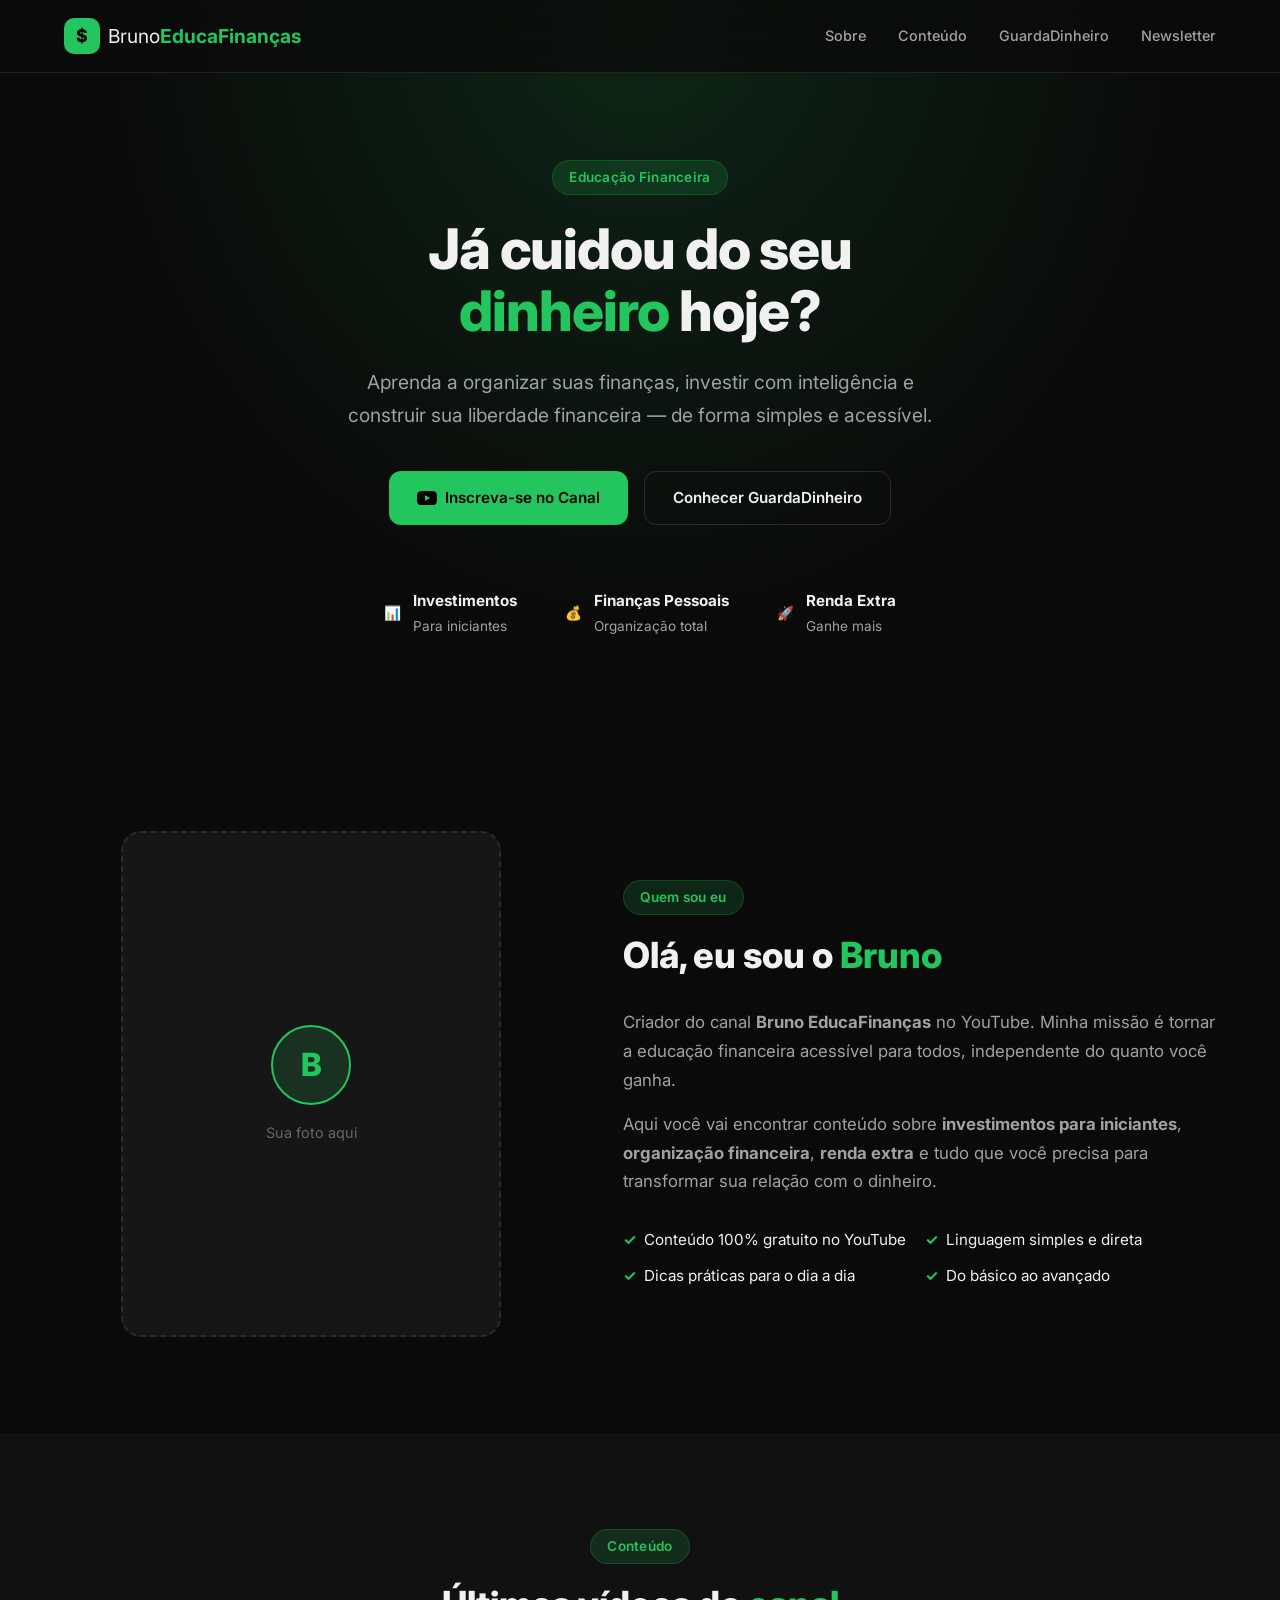
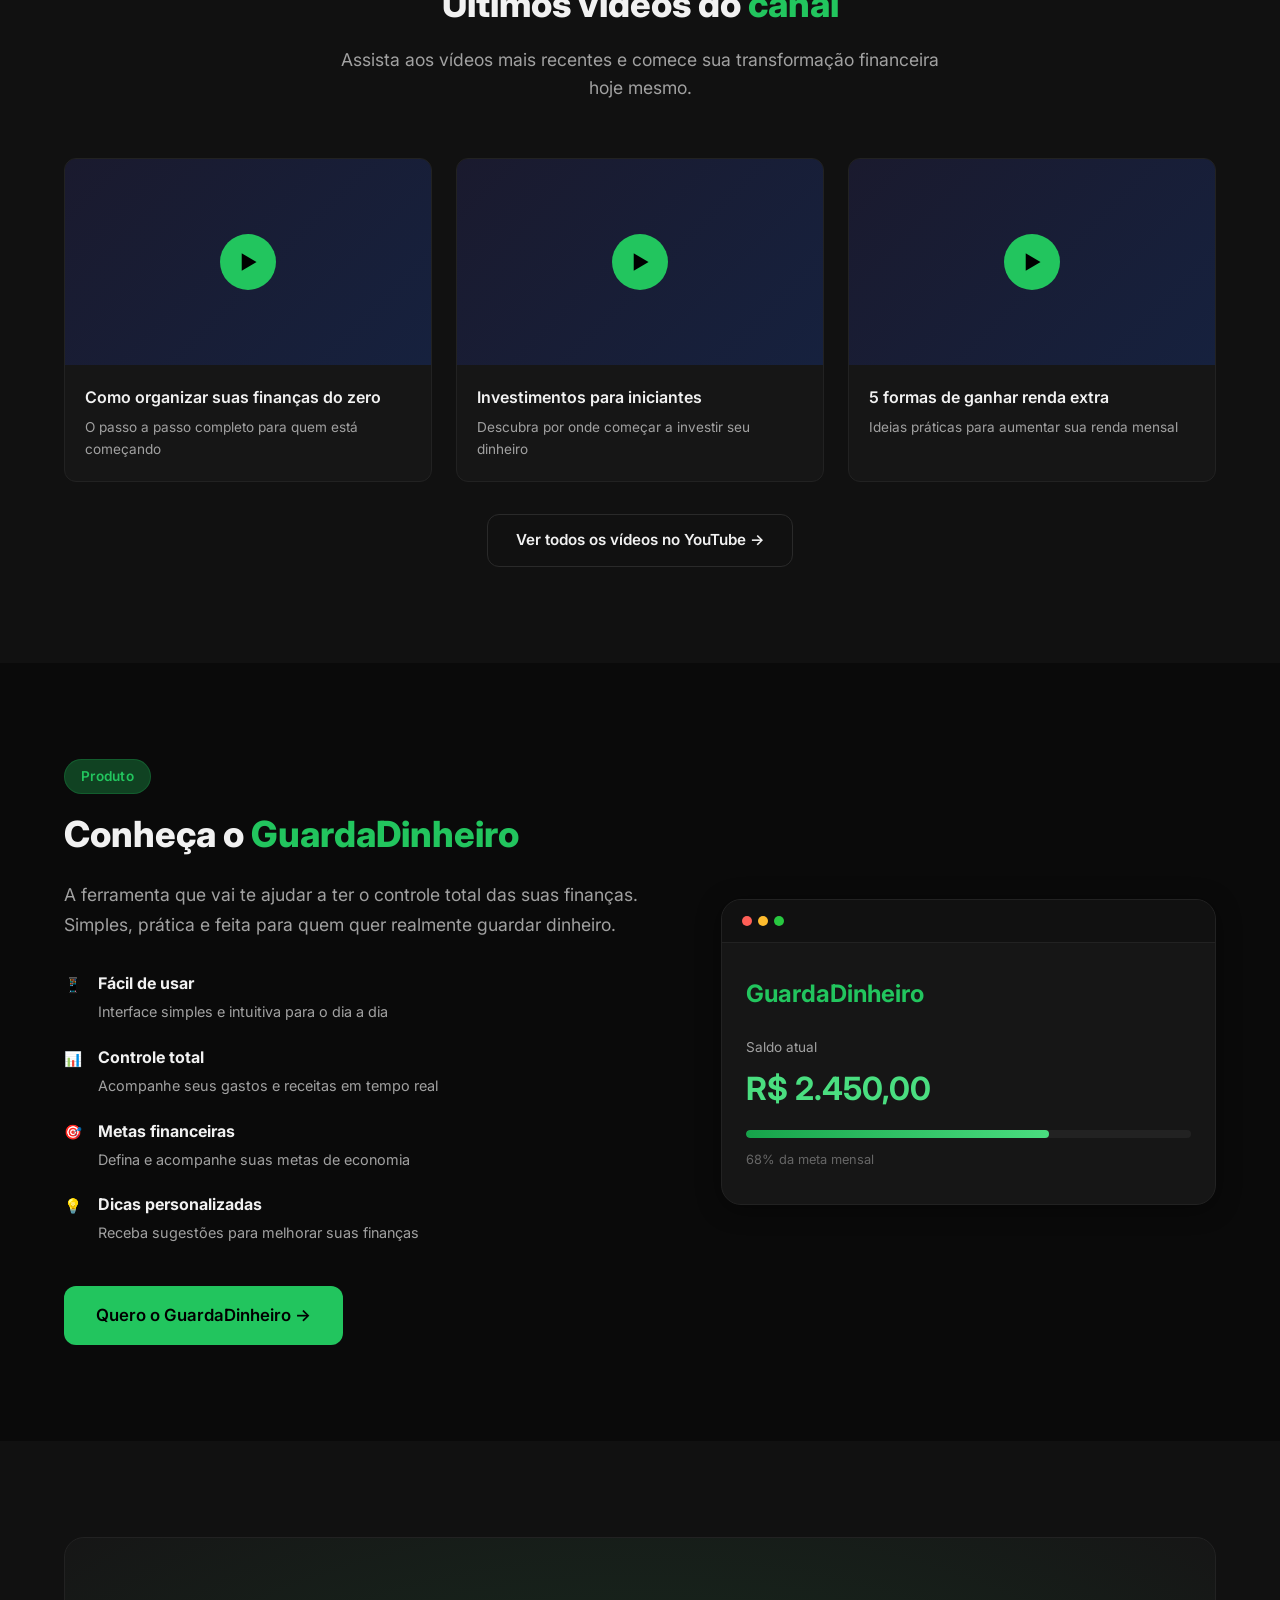
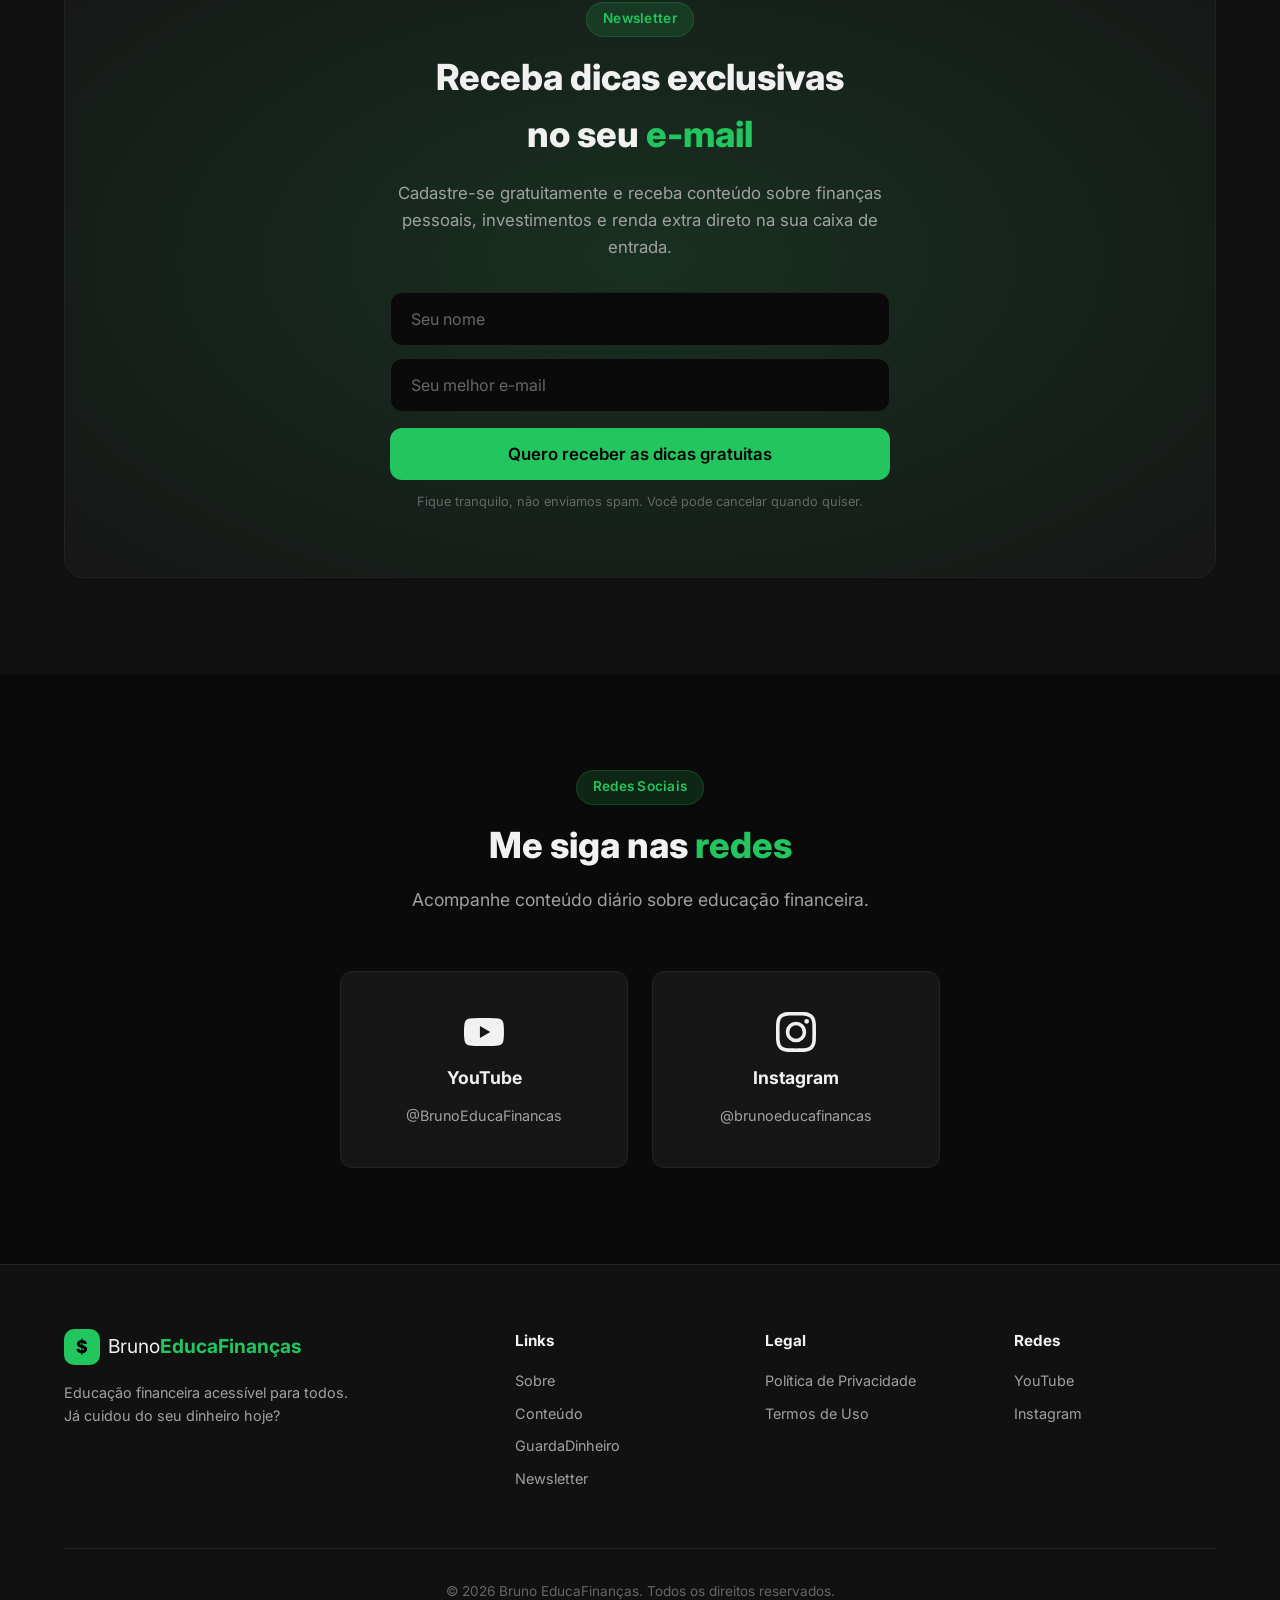
==== index.html @ 6e4b92c7 "feat: site Bruno EducaFinanças completo - Landing page dark mode com verde - Seções: hero, sobre, ví" ====
<!DOCTYPE html>
<html lang="pt-BR">
<head>
  <meta charset="UTF-8">
  <meta name="viewport" content="width=device-width, initial-scale=1.0">
  <title>Bruno EducaFinanças | Já cuidou do seu dinheiro hoje?</title>
  <meta name="description" content="Educação financeira acessível para todos. Investimentos, finanças pessoais e renda extra com Bruno EducaFinanças.">
  <meta property="og:title" content="Bruno EducaFinanças">
  <meta property="og:description" content="Já cuidou do seu dinheiro hoje? Educação financeira acessível para todos.">
  <meta property="og:type" content="website">
  <link rel="preconnect" href="https://fonts.googleapis.com">
  <link rel="preconnect" href="https://fonts.gstatic.com" crossorigin>
  <link href="https://fonts.googleapis.com/css2?family=Inter:wght@400;500;600;700;800&display=swap" rel="stylesheet">
  <link rel="stylesheet" href="style.css">
</head>
<body>
  <!-- Header -->
  <header class="header" id="header">
    <div class="container header-content">
      <a href="#" class="logo">
        <span class="logo-icon">$</span>
        <span>Bruno<strong>EducaFinanças</strong></span>
      </a>
      <nav class="nav" id="nav">
        <a href="#sobre">Sobre</a>
        <a href="#conteudo">Conteúdo</a>
        <a href="#guardadinheiro">GuardaDinheiro</a>
        <a href="#newsletter">Newsletter</a>
      </nav>
      <button class="menu-toggle" id="menuToggle" aria-label="Abrir menu">
        <span></span>
        <span></span>
        <span></span>
      </button>
    </div>
  </header>

  <!-- Hero -->
  <section class="hero">
    <div class="hero-bg"></div>
    <div class="container hero-content">
      <span class="hero-badge">Educação Financeira</span>
      <h1>Já cuidou do seu<br><span class="highlight">dinheiro</span> hoje?</h1>
      <p class="hero-subtitle">Aprenda a organizar suas finanças, investir com inteligência e construir sua liberdade financeira — de forma simples e acessível.</p>
      <div class="hero-buttons">
        <a href="https://www.youtube.com/@BrunoEducaFinancas?sub_confirmation=1" target="_blank" class="btn btn-primary">
          <svg width="20" height="20" viewBox="0 0 24 24" fill="currentColor"><path d="M23.498 6.186a3.016 3.016 0 0 0-2.122-2.136C19.505 3.545 12 3.545 12 3.545s-7.505 0-9.377.505A3.017 3.017 0 0 0 .502 6.186C0 8.07 0 12 0 12s0 3.93.502 5.814a3.016 3.016 0 0 0 2.122 2.136c1.871.505 9.376.505 9.376.505s7.505 0 9.377-.505a3.015 3.015 0 0 0 2.122-2.136C24 15.93 24 12 24 12s0-3.93-.502-5.814zM9.545 15.568V8.432L15.818 12l-6.273 3.568z"/></svg>
          Inscreva-se no Canal
        </a>
        <a href="#guardadinheiro" class="btn btn-secondary">Conhecer GuardaDinheiro</a>
      </div>
      <div class="hero-stats">
        <div class="stat">
          <span class="stat-icon">📊</span>
          <div>
            <strong>Investimentos</strong>
            <span>Para iniciantes</span>
          </div>
        </div>
        <div class="stat">
          <span class="stat-icon">💰</span>
          <div>
            <strong>Finanças Pessoais</strong>
            <span>Organização total</span>
          </div>
        </div>
        <div class="stat">
          <span class="stat-icon">🚀</span>
          <div>
            <strong>Renda Extra</strong>
            <span>Ganhe mais</span>
          </div>
        </div>
      </div>
    </div>
  </section>

  <!-- Sobre -->
  <section class="section" id="sobre">
    <div class="container">
      <div class="sobre-grid">
        <div class="sobre-image">
          <div class="sobre-image-placeholder">
            <span class="placeholder-icon">B</span>
            <span class="placeholder-text">Sua foto aqui</span>
          </div>
        </div>
        <div class="sobre-text">
          <span class="section-badge">Quem sou eu</span>
          <h2>Olá, eu sou o <span class="highlight">Bruno</span></h2>
          <p>Criador do canal <strong>Bruno EducaFinanças</strong> no YouTube. Minha missão é tornar a educação financeira acessível para todos, independente do quanto você ganha.</p>
          <p>Aqui você vai encontrar conteúdo sobre <strong>investimentos para iniciantes</strong>, <strong>organização financeira</strong>, <strong>renda extra</strong> e tudo que você precisa para transformar sua relação com o dinheiro.</p>
          <div class="sobre-features">
            <div class="feature">
              <span class="feature-check">✓</span>
              <span>Conteúdo 100% gratuito no YouTube</span>
            </div>
            <div class="feature">
              <span class="feature-check">✓</span>
              <span>Linguagem simples e direta</span>
            </div>
            <div class="feature">
              <span class="feature-check">✓</span>
              <span>Dicas práticas para o dia a dia</span>
            </div>
            <div class="feature">
              <span class="feature-check">✓</span>
              <span>Do básico ao avançado</span>
            </div>
          </div>
        </div>
      </div>
    </div>
  </section>

  <!-- Conteúdo / Vídeos -->
  <section class="section section-alt" id="conteudo">
    <div class="container">
      <div class="section-header">
        <span class="section-badge">Conteúdo</span>
        <h2>Últimos vídeos do <span class="highlight">canal</span></h2>
        <p>Assista aos vídeos mais recentes e comece sua transformação financeira hoje mesmo.</p>
      </div>
      <div class="videos-grid">
        <div class="video-card">
          <div class="video-thumbnail">
            <div class="play-button">▶</div>
          </div>
          <div class="video-info">
            <h3>Como organizar suas finanças do zero</h3>
            <p>O passo a passo completo para quem está começando</p>
          </div>
        </div>
        <div class="video-card">
          <div class="video-thumbnail">
            <div class="play-button">▶</div>
          </div>
          <div class="video-info">
            <h3>Investimentos para iniciantes</h3>
            <p>Descubra por onde começar a investir seu dinheiro</p>
          </div>
        </div>
        <div class="video-card">
          <div class="video-thumbnail">
            <div class="play-button">▶</div>
          </div>
          <div class="video-info">
            <h3>5 formas de ganhar renda extra</h3>
            <p>Ideias práticas para aumentar sua renda mensal</p>
          </div>
        </div>
      </div>
      <div class="text-center" style="margin-top: 2rem;">
        <a href="https://www.youtube.com/@BrunoEducaFinancas" target="_blank" class="btn btn-secondary">
          Ver todos os vídeos no YouTube →
        </a>
      </div>
    </div>
  </section>

  <!-- GuardaDinheiro -->
  <section class="section" id="guardadinheiro">
    <div class="container">
      <div class="produto-grid">
        <div class="produto-info">
          <span class="section-badge badge-green">Produto</span>
          <h2>Conheça o <span class="highlight">GuardaDinheiro</span></h2>
          <p class="produto-desc">A ferramenta que vai te ajudar a ter o controle total das suas finanças. Simples, prática e feita para quem quer realmente guardar dinheiro.</p>
          <ul class="produto-features">
            <li>
              <span class="feature-icon">📱</span>
              <div>
                <strong>Fácil de usar</strong>
                <span>Interface simples e intuitiva para o dia a dia</span>
              </div>
            </li>
            <li>
              <span class="feature-icon">📊</span>
              <div>
                <strong>Controle total</strong>
                <span>Acompanhe seus gastos e receitas em tempo real</span>
              </div>
            </li>
            <li>
              <span class="feature-icon">🎯</span>
              <div>
                <strong>Metas financeiras</strong>
                <span>Defina e acompanhe suas metas de economia</span>
              </div>
            </li>
            <li>
              <span class="feature-icon">💡</span>
              <div>
                <strong>Dicas personalizadas</strong>
                <span>Receba sugestões para melhorar suas finanças</span>
              </div>
            </li>
          </ul>
          <a href="#" class="btn btn-primary btn-lg">Quero o GuardaDinheiro →</a>
        </div>
        <div class="produto-visual">
          <div class="produto-mockup">
            <div class="mockup-header">
              <span class="mockup-dot"></span>
              <span class="mockup-dot"></span>
              <span class="mockup-dot"></span>
            </div>
            <div class="mockup-body">
              <div class="mockup-title">GuardaDinheiro</div>
              <div class="mockup-balance">
                <span class="mockup-label">Saldo atual</span>
                <span class="mockup-value">R$ 2.450,00</span>
              </div>
              <div class="mockup-bar">
                <div class="mockup-bar-fill" style="width: 68%"></div>
              </div>
              <span class="mockup-meta">68% da meta mensal</span>
            </div>
          </div>
        </div>
      </div>
    </div>
  </section>

  <!-- Newsletter -->
  <section class="section section-alt" id="newsletter">
    <div class="container">
      <div class="newsletter-box">
        <div class="newsletter-content">
          <span class="section-badge">Newsletter</span>
          <h2>Receba dicas exclusivas<br>no seu <span class="highlight">e-mail</span></h2>
          <p>Cadastre-se gratuitamente e receba conteúdo sobre finanças pessoais, investimentos e renda extra direto na sua caixa de entrada.</p>
          <form class="newsletter-form" id="newsletterForm">
            <div class="form-group">
              <input type="text" placeholder="Seu nome" required id="formName">
              <input type="email" placeholder="Seu melhor e-mail" required id="formEmail">
            </div>
            <button type="submit" class="btn btn-primary btn-lg btn-full">Quero receber as dicas gratuitas</button>
            <span class="form-disclaimer">Fique tranquilo, não enviamos spam. Você pode cancelar quando quiser.</span>
          </form>
        </div>
      </div>
    </div>
  </section>

  <!-- Redes Sociais -->
  <section class="section">
    <div class="container">
      <div class="section-header">
        <span class="section-badge">Redes Sociais</span>
        <h2>Me siga nas <span class="highlight">redes</span></h2>
        <p>Acompanhe conteúdo diário sobre educação financeira.</p>
      </div>
      <div class="social-grid">
        <a href="https://www.youtube.com/@BrunoEducaFinancas" target="_blank" class="social-card social-youtube">
          <svg width="40" height="40" viewBox="0 0 24 24" fill="currentColor"><path d="M23.498 6.186a3.016 3.016 0 0 0-2.122-2.136C19.505 3.545 12 3.545 12 3.545s-7.505 0-9.377.505A3.017 3.017 0 0 0 .502 6.186C0 8.07 0 12 0 12s0 3.93.502 5.814a3.016 3.016 0 0 0 2.122 2.136c1.871.505 9.376.505 9.376.505s7.505 0 9.377-.505a3.015 3.015 0 0 0 2.122-2.136C24 15.93 24 12 24 12s0-3.93-.502-5.814zM9.545 15.568V8.432L15.818 12l-6.273 3.568z"/></svg>
          <strong>YouTube</strong>
          <span>@BrunoEducaFinancas</span>
        </a>
        <a href="https://www.instagram.com/brunoeducafinancas" target="_blank" class="social-card social-instagram">
          <svg width="40" height="40" viewBox="0 0 24 24" fill="currentColor"><path d="M12 2.163c3.204 0 3.584.012 4.85.07 3.252.148 4.771 1.691 4.919 4.919.058 1.265.069 1.645.069 4.849 0 3.205-.012 3.584-.069 4.849-.149 3.225-1.664 4.771-4.919 4.919-1.266.058-1.644.07-4.85.07-3.204 0-3.584-.012-4.849-.07-3.26-.149-4.771-1.699-4.919-4.92-.058-1.265-.07-1.644-.07-4.849 0-3.204.013-3.583.07-4.849.149-3.227 1.664-4.771 4.919-4.919 1.266-.057 1.645-.069 4.849-.069zM12 0C8.741 0 8.333.014 7.053.072 2.695.272.273 2.69.073 7.052.014 8.333 0 8.741 0 12c0 3.259.014 3.668.072 4.948.2 4.358 2.618 6.78 6.98 6.98C8.333 23.986 8.741 24 12 24c3.259 0 3.668-.014 4.948-.072 4.354-.2 6.782-2.618 6.979-6.98.059-1.28.073-1.689.073-4.948 0-3.259-.014-3.667-.072-4.947-.196-4.354-2.617-6.78-6.979-6.98C15.668.014 15.259 0 12 0zm0 5.838a6.162 6.162 0 1 0 0 12.324 6.162 6.162 0 0 0 0-12.324zM12 16a4 4 0 1 1 0-8 4 4 0 0 1 0 8zm6.406-11.845a1.44 1.44 0 1 0 0 2.881 1.44 1.44 0 0 0 0-2.881z"/></svg>
          <strong>Instagram</strong>
          <span>@brunoeducafinancas</span>
        </a>
      </div>
    </div>
  </section>

  <!-- Footer -->
  <footer class="footer">
    <div class="container">
      <div class="footer-grid">
        <div class="footer-brand">
          <a href="#" class="logo">
            <span class="logo-icon">$</span>
            <span>Bruno<strong>EducaFinanças</strong></span>
          </a>
          <p>Educação financeira acessível para todos. Já cuidou do seu dinheiro hoje?</p>
        </div>
        <div class="footer-links">
          <h4>Links</h4>
          <a href="#sobre">Sobre</a>
          <a href="#conteudo">Conteúdo</a>
          <a href="#guardadinheiro">GuardaDinheiro</a>
          <a href="#newsletter">Newsletter</a>
        </div>
        <div class="footer-links">
          <h4>Legal</h4>
          <a href="privacidade.html">Política de Privacidade</a>
          <a href="termos.html">Termos de Uso</a>
        </div>
        <div class="footer-links">
          <h4>Redes</h4>
          <a href="https://www.youtube.com/@BrunoEducaFinancas" target="_blank">YouTube</a>
          <a href="https://www.instagram.com/brunoeducafinancas" target="_blank">Instagram</a>
        </div>
      </div>
      <div class="footer-bottom">
        <p>&copy; 2026 Bruno EducaFinanças. Todos os direitos reservados.</p>
      </div>
    </div>
  </footer>

  <script src="script.js"></script>
</body>
</html>
---- style.css ----
/* ===================== */
/* VARIABLES & RESET     */
/* ===================== */
:root {
  --bg: #0a0a0a;
  --bg-alt: #111111;
  --bg-card: #161616;
  --bg-card-hover: #1a1a1a;
  --green: #22c55e;
  --green-dark: #16a34a;
  --green-light: #4ade80;
  --green-glow: rgba(34, 197, 94, 0.15);
  --green-glow-strong: rgba(34, 197, 94, 0.3);
  --text: #f1f1f1;
  --text-secondary: #a1a1a1;
  --text-muted: #666666;
  --border: #222222;
  --border-light: #2a2a2a;
  --radius: 12px;
  --radius-lg: 20px;
  --shadow: 0 4px 24px rgba(0, 0, 0, 0.4);
  --transition: 0.3s ease;
}

*, *::before, *::after {
  margin: 0;
  padding: 0;
  box-sizing: border-box;
}

html {
  scroll-behavior: smooth;
  scroll-padding-top: 80px;
}

body {
  font-family: 'Inter', -apple-system, BlinkMacSystemFont, sans-serif;
  background: var(--bg);
  color: var(--text);
  line-height: 1.6;
  -webkit-font-smoothing: antialiased;
}

a {
  text-decoration: none;
  color: inherit;
}

img {
  max-width: 100%;
  display: block;
}

/* ===================== */
/* UTILITIES             */
/* ===================== */
.container {
  max-width: 1200px;
  margin: 0 auto;
  padding: 0 1.5rem;
}

.text-center {
  text-align: center;
}

.highlight {
  color: var(--green);
}

.section {
  padding: 6rem 0;
}

.section-alt {
  background: var(--bg-alt);
}

.section-header {
  text-align: center;
  max-width: 600px;
  margin: 0 auto 3.5rem;
}

.section-header h2 {
  font-size: 2.25rem;
  font-weight: 800;
  margin: 0.75rem 0;
}

.section-header p {
  color: var(--text-secondary);
  font-size: 1.1rem;
}

.section-badge, .hero-badge {
  display: inline-block;
  background: var(--green-glow);
  color: var(--green);
  padding: 0.35rem 1rem;
  border-radius: 50px;
  font-size: 0.85rem;
  font-weight: 600;
  letter-spacing: 0.02em;
  border: 1px solid rgba(34, 197, 94, 0.2);
}

.badge-green {
  background: var(--green-glow-strong);
}

/* ===================== */
/* BUTTONS               */
/* ===================== */
.btn {
  display: inline-flex;
  align-items: center;
  gap: 0.5rem;
  padding: 0.85rem 1.75rem;
  border-radius: var(--radius);
  font-weight: 600;
  font-size: 0.95rem;
  transition: all var(--transition);
  border: none;
  cursor: pointer;
  font-family: inherit;
}

.btn-primary {
  background: var(--green);
  color: #000;
}

.btn-primary:hover {
  background: var(--green-light);
  box-shadow: 0 0 30px var(--green-glow-strong);
  transform: translateY(-2px);
}

.btn-secondary {
  background: transparent;
  color: var(--text);
  border: 1px solid var(--border-light);
}

.btn-secondary:hover {
  border-color: var(--green);
  color: var(--green);
  transform: translateY(-2px);
}

.btn-lg {
  padding: 1rem 2rem;
  font-size: 1.05rem;
}

.btn-full {
  width: 100%;
  justify-content: center;
}

/* ===================== */
/* HEADER                */
/* ===================== */
.header {
  position: fixed;
  top: 0;
  left: 0;
  right: 0;
  z-index: 1000;
  background: rgba(10, 10, 10, 0.8);
  backdrop-filter: blur(20px);
  border-bottom: 1px solid var(--border);
  transition: all var(--transition);
}

.header.scrolled {
  background: rgba(10, 10, 10, 0.95);
}

.header-content {
  display: flex;
  align-items: center;
  justify-content: space-between;
  height: 72px;
}

.logo {
  display: flex;
  align-items: center;
  gap: 0.5rem;
  font-size: 1.2rem;
  color: var(--text);
}

.logo strong {
  color: var(--green);
}

.logo-icon {
  display: flex;
  align-items: center;
  justify-content: center;
  width: 36px;
  height: 36px;
  background: var(--green);
  color: #000;
  border-radius: 10px;
  font-weight: 800;
  font-size: 1.1rem;
}

.nav {
  display: flex;
  gap: 2rem;
}

.nav a {
  color: var(--text-secondary);
  font-size: 0.9rem;
  font-weight: 500;
  transition: color var(--transition);
}

.nav a:hover {
  color: var(--green);
}

.menu-toggle {
  display: none;
  flex-direction: column;
  gap: 5px;
  background: none;
  border: none;
  cursor: pointer;
  padding: 5px;
}

.menu-toggle span {
  display: block;
  width: 24px;
  height: 2px;
  background: var(--text);
  transition: all var(--transition);
}

/* ===================== */
/* HERO                  */
/* ===================== */
.hero {
  position: relative;
  padding: 10rem 0 6rem;
  overflow: hidden;
}

.hero-bg {
  position: absolute;
  top: 0;
  left: 0;
  right: 0;
  bottom: 0;
  background: radial-gradient(ellipse at 50% 0%, var(--green-glow) 0%, transparent 60%);
  pointer-events: none;
}

.hero-content {
  position: relative;
  text-align: center;
  max-width: 800px;
  margin: 0 auto;
}

.hero h1 {
  font-size: 3.5rem;
  font-weight: 800;
  line-height: 1.1;
  margin: 1.5rem 0;
  letter-spacing: -0.02em;
}

.hero-subtitle {
  font-size: 1.2rem;
  color: var(--text-secondary);
  max-width: 600px;
  margin: 0 auto 2.5rem;
  line-height: 1.7;
}

.hero-buttons {
  display: flex;
  gap: 1rem;
  justify-content: center;
  flex-wrap: wrap;
  margin-bottom: 4rem;
}

.hero-stats {
  display: flex;
  justify-content: center;
  gap: 3rem;
  flex-wrap: wrap;
}

.stat {
  display: flex;
  align-items: center;
  gap: 0.75rem;
  text-align: left;
}

.stat-icon {
  font-size: 1.5rem;
}

.stat strong {
  display: block;
  font-size: 0.95rem;
}

.stat span {
  color: var(--text-secondary);
  font-size: 0.85rem;
}

/* ===================== */
/* SOBRE                 */
/* ===================== */
.sobre-grid {
  display: grid;
  grid-template-columns: 1fr 1.2fr;
  gap: 4rem;
  align-items: center;
}

.sobre-image-placeholder {
  display: flex;
  flex-direction: column;
  align-items: center;
  justify-content: center;
  width: 100%;
  aspect-ratio: 3/4;
  max-width: 380px;
  background: var(--bg-card);
  border: 2px dashed var(--border-light);
  border-radius: var(--radius-lg);
  margin: 0 auto;
}

.placeholder-icon {
  display: flex;
  align-items: center;
  justify-content: center;
  width: 80px;
  height: 80px;
  background: var(--green-glow);
  border: 2px solid var(--green);
  border-radius: 50%;
  font-size: 2rem;
  font-weight: 800;
  color: var(--green);
  margin-bottom: 1rem;
}

.placeholder-text {
  color: var(--text-muted);
  font-size: 0.9rem;
}

.sobre-text h2 {
  font-size: 2.25rem;
  font-weight: 800;
  margin: 0.75rem 0 1.5rem;
}

.sobre-text p {
  color: var(--text-secondary);
  font-size: 1.05rem;
  margin-bottom: 1rem;
  line-height: 1.7;
}

.sobre-features {
  margin-top: 2rem;
  display: grid;
  grid-template-columns: 1fr 1fr;
  gap: 0.75rem;
}

.feature {
  display: flex;
  align-items: center;
  gap: 0.5rem;
  font-size: 0.95rem;
}

.feature-check {
  color: var(--green);
  font-weight: 700;
}

/* ===================== */
/* VÍDEOS                */
/* ===================== */
.videos-grid {
  display: grid;
  grid-template-columns: repeat(3, 1fr);
  gap: 1.5rem;
}

.video-card {
  background: var(--bg-card);
  border: 1px solid var(--border);
  border-radius: var(--radius);
  overflow: hidden;
  transition: all var(--transition);
}

.video-card:hover {
  border-color: var(--green);
  transform: translateY(-4px);
  box-shadow: 0 8px 30px rgba(0, 0, 0, 0.3);
}

.video-thumbnail {
  aspect-ratio: 16/9;
  background: linear-gradient(135deg, #1a1a2e, #16213e);
  display: flex;
  align-items: center;
  justify-content: center;
  position: relative;
}

.play-button {
  width: 56px;
  height: 56px;
  background: var(--green);
  border-radius: 50%;
  display: flex;
  align-items: center;
  justify-content: center;
  font-size: 1.2rem;
  color: #000;
  transition: all var(--transition);
}

.video-card:hover .play-button {
  transform: scale(1.1);
  box-shadow: 0 0 20px var(--green-glow-strong);
}

.video-info {
  padding: 1.25rem;
}

.video-info h3 {
  font-size: 1rem;
  font-weight: 600;
  margin-bottom: 0.4rem;
}

.video-info p {
  color: var(--text-secondary);
  font-size: 0.85rem;
}

/* ===================== */
/* GUARDADINHEIRO        */
/* ===================== */
.produto-grid {
  display: grid;
  grid-template-columns: 1.2fr 1fr;
  gap: 4rem;
  align-items: center;
}

.produto-info h2 {
  font-size: 2.25rem;
  font-weight: 800;
  margin: 0.75rem 0 1rem;
}

.produto-desc {
  color: var(--text-secondary);
  font-size: 1.1rem;
  line-height: 1.7;
  margin-bottom: 2rem;
}

.produto-features {
  list-style: none;
  display: flex;
  flex-direction: column;
  gap: 1.25rem;
  margin-bottom: 2.5rem;
}

.produto-features li {
  display: flex;
  align-items: flex-start;
  gap: 1rem;
}

.feature-icon {
  font-size: 1.5rem;
  flex-shrink: 0;
  margin-top: 0.1rem;
}

.produto-features li strong {
  display: block;
  font-size: 1rem;
  margin-bottom: 0.15rem;
}

.produto-features li span {
  color: var(--text-secondary);
  font-size: 0.9rem;
}

/* Mockup */
.produto-mockup {
  background: var(--bg-card);
  border: 1px solid var(--border);
  border-radius: var(--radius-lg);
  overflow: hidden;
  box-shadow: var(--shadow);
}

.mockup-header {
  display: flex;
  gap: 6px;
  padding: 1rem 1.25rem;
  background: var(--bg-alt);
  border-bottom: 1px solid var(--border);
}

.mockup-dot {
  width: 10px;
  height: 10px;
  border-radius: 50%;
  background: var(--border-light);
}

.mockup-dot:first-child {
  background: #ff5f57;
}

.mockup-dot:nth-child(2) {
  background: #febc2e;
}

.mockup-dot:nth-child(3) {
  background: #28c840;
}

.mockup-body {
  padding: 2rem 1.5rem;
}

.mockup-title {
  font-size: 1.5rem;
  font-weight: 700;
  color: var(--green);
  margin-bottom: 1.5rem;
}

.mockup-balance {
  display: flex;
  flex-direction: column;
  margin-bottom: 1rem;
}

.mockup-label {
  color: var(--text-secondary);
  font-size: 0.85rem;
  margin-bottom: 0.25rem;
}

.mockup-value {
  font-size: 2rem;
  font-weight: 700;
  color: var(--green-light);
}

.mockup-bar {
  height: 8px;
  background: var(--border);
  border-radius: 10px;
  overflow: hidden;
  margin-bottom: 0.5rem;
}

.mockup-bar-fill {
  height: 100%;
  background: linear-gradient(90deg, var(--green-dark), var(--green-light));
  border-radius: 10px;
  transition: width 1.5s ease;
}

.mockup-meta {
  color: var(--text-muted);
  font-size: 0.8rem;
}

/* ===================== */
/* NEWSLETTER            */
/* ===================== */
.newsletter-box {
  background: var(--bg-card);
  border: 1px solid var(--border);
  border-radius: var(--radius-lg);
  padding: 4rem;
  text-align: center;
  position: relative;
  overflow: hidden;
}

.newsletter-box::before {
  content: '';
  position: absolute;
  top: -50%;
  left: -50%;
  width: 200%;
  height: 200%;
  background: radial-gradient(ellipse at center, var(--green-glow) 0%, transparent 50%);
  pointer-events: none;
}

.newsletter-content {
  position: relative;
}

.newsletter-content h2 {
  font-size: 2.25rem;
  font-weight: 800;
  margin: 0.75rem 0 1rem;
}

.newsletter-content p {
  color: var(--text-secondary);
  font-size: 1.05rem;
  max-width: 500px;
  margin: 0 auto 2rem;
}

.newsletter-form {
  max-width: 500px;
  margin: 0 auto;
}

.form-group {
  display: flex;
  flex-direction: column;
  gap: 0.75rem;
  margin-bottom: 1rem;
}

.form-group input {
  width: 100%;
  padding: 1rem 1.25rem;
  background: var(--bg);
  border: 1px solid var(--border);
  border-radius: var(--radius);
  color: var(--text);
  font-size: 1rem;
  font-family: inherit;
  transition: border-color var(--transition);
}

.form-group input:focus {
  outline: none;
  border-color: var(--green);
}

.form-group input::placeholder {
  color: var(--text-muted);
}

.form-disclaimer {
  display: block;
  margin-top: 0.75rem;
  color: var(--text-muted);
  font-size: 0.8rem;
}

/* ===================== */
/* SOCIAL                */
/* ===================== */
.social-grid {
  display: grid;
  grid-template-columns: repeat(2, 1fr);
  gap: 1.5rem;
  max-width: 600px;
  margin: 0 auto;
}

.social-card {
  display: flex;
  flex-direction: column;
  align-items: center;
  gap: 0.75rem;
  padding: 2.5rem 2rem;
  background: var(--bg-card);
  border: 1px solid var(--border);
  border-radius: var(--radius);
  transition: all var(--transition);
}

.social-card:hover {
  transform: translateY(-4px);
  box-shadow: var(--shadow);
}

.social-youtube:hover {
  border-color: #ff0000;
  background: rgba(255, 0, 0, 0.05);
}

.social-instagram:hover {
  border-color: #e1306c;
  background: rgba(225, 48, 108, 0.05);
}

.social-card strong {
  font-size: 1.1rem;
}

.social-card span {
  color: var(--text-secondary);
  font-size: 0.9rem;
}

/* ===================== */
/* FOOTER                */
/* ===================== */
.footer {
  background: var(--bg-alt);
  border-top: 1px solid var(--border);
  padding: 4rem 0 2rem;
}

.footer-grid {
  display: grid;
  grid-template-columns: 2fr 1fr 1fr 1fr;
  gap: 3rem;
  margin-bottom: 3rem;
}

.footer-brand p {
  color: var(--text-secondary);
  margin-top: 1rem;
  font-size: 0.9rem;
  max-width: 300px;
}

.footer-links h4 {
  font-size: 0.95rem;
  margin-bottom: 1rem;
  color: var(--text);
}

.footer-links a {
  display: block;
  color: var(--text-secondary);
  font-size: 0.9rem;
  margin-bottom: 0.6rem;
  transition: color var(--transition);
}

.footer-links a:hover {
  color: var(--green);
}

.footer-bottom {
  border-top: 1px solid var(--border);
  padding-top: 2rem;
  text-align: center;
}

.footer-bottom p {
  color: var(--text-muted);
  font-size: 0.85rem;
}

/* ===================== */
/* ANIMATIONS            */
/* ===================== */
@keyframes fadeUp {
  from {
    opacity: 0;
    transform: translateY(30px);
  }
  to {
    opacity: 1;
    transform: translateY(0);
  }
}

.fade-up {
  opacity: 0;
  transform: translateY(30px);
  transition: opacity 0.6s ease, transform 0.6s ease;
}

.fade-up.visible {
  opacity: 1;
  transform: translateY(0);
}

/* ===================== */
/* RESPONSIVE            */
/* ===================== */
@media (max-width: 968px) {
  .hero h1 {
    font-size: 2.5rem;
  }

  .sobre-grid {
    grid-template-columns: 1fr;
    gap: 2.5rem;
  }

  .sobre-image {
    order: -1;
  }

  .sobre-image-placeholder {
    max-width: 280px;
    aspect-ratio: 1;
  }

  .videos-grid {
    grid-template-columns: 1fr;
    max-width: 500px;
    margin: 0 auto;
  }

  .produto-grid {
    grid-template-columns: 1fr;
    gap: 2.5rem;
  }

  .produto-visual {
    order: -1;
  }

  .footer-grid {
    grid-template-columns: 1fr 1fr;
    gap: 2rem;
  }
}

@media (max-width: 768px) {
  .nav {
    display: none;
    position: absolute;
    top: 72px;
    left: 0;
    right: 0;
    background: rgba(10, 10, 10, 0.98);
    backdrop-filter: blur(20px);
    flex-direction: column;
    padding: 1.5rem;
    gap: 1rem;
    border-bottom: 1px solid var(--border);
  }

  .nav.active {
    display: flex;
  }

  .menu-toggle {
    display: flex;
  }

  .hero {
    padding: 8rem 0 4rem;
  }

  .hero h1 {
    font-size: 2rem;
  }

  .hero-subtitle {
    font-size: 1rem;
  }

  .hero-stats {
    flex-direction: column;
    align-items: center;
    gap: 1.5rem;
  }

  .section {
    padding: 4rem 0;
  }

  .section-header h2,
  .sobre-text h2,
  .produto-info h2,
  .newsletter-content h2 {
    font-size: 1.75rem;
  }

  .sobre-features {
    grid-template-columns: 1fr;
  }

  .newsletter-box {
    padding: 2.5rem 1.5rem;
  }

  .social-grid {
    grid-template-columns: 1fr;
    max-width: 350px;
  }

  .footer-grid {
    grid-template-columns: 1fr;
    gap: 2rem;
  }

  .hero-buttons {
    flex-direction: column;
    align-items: center;
  }
}
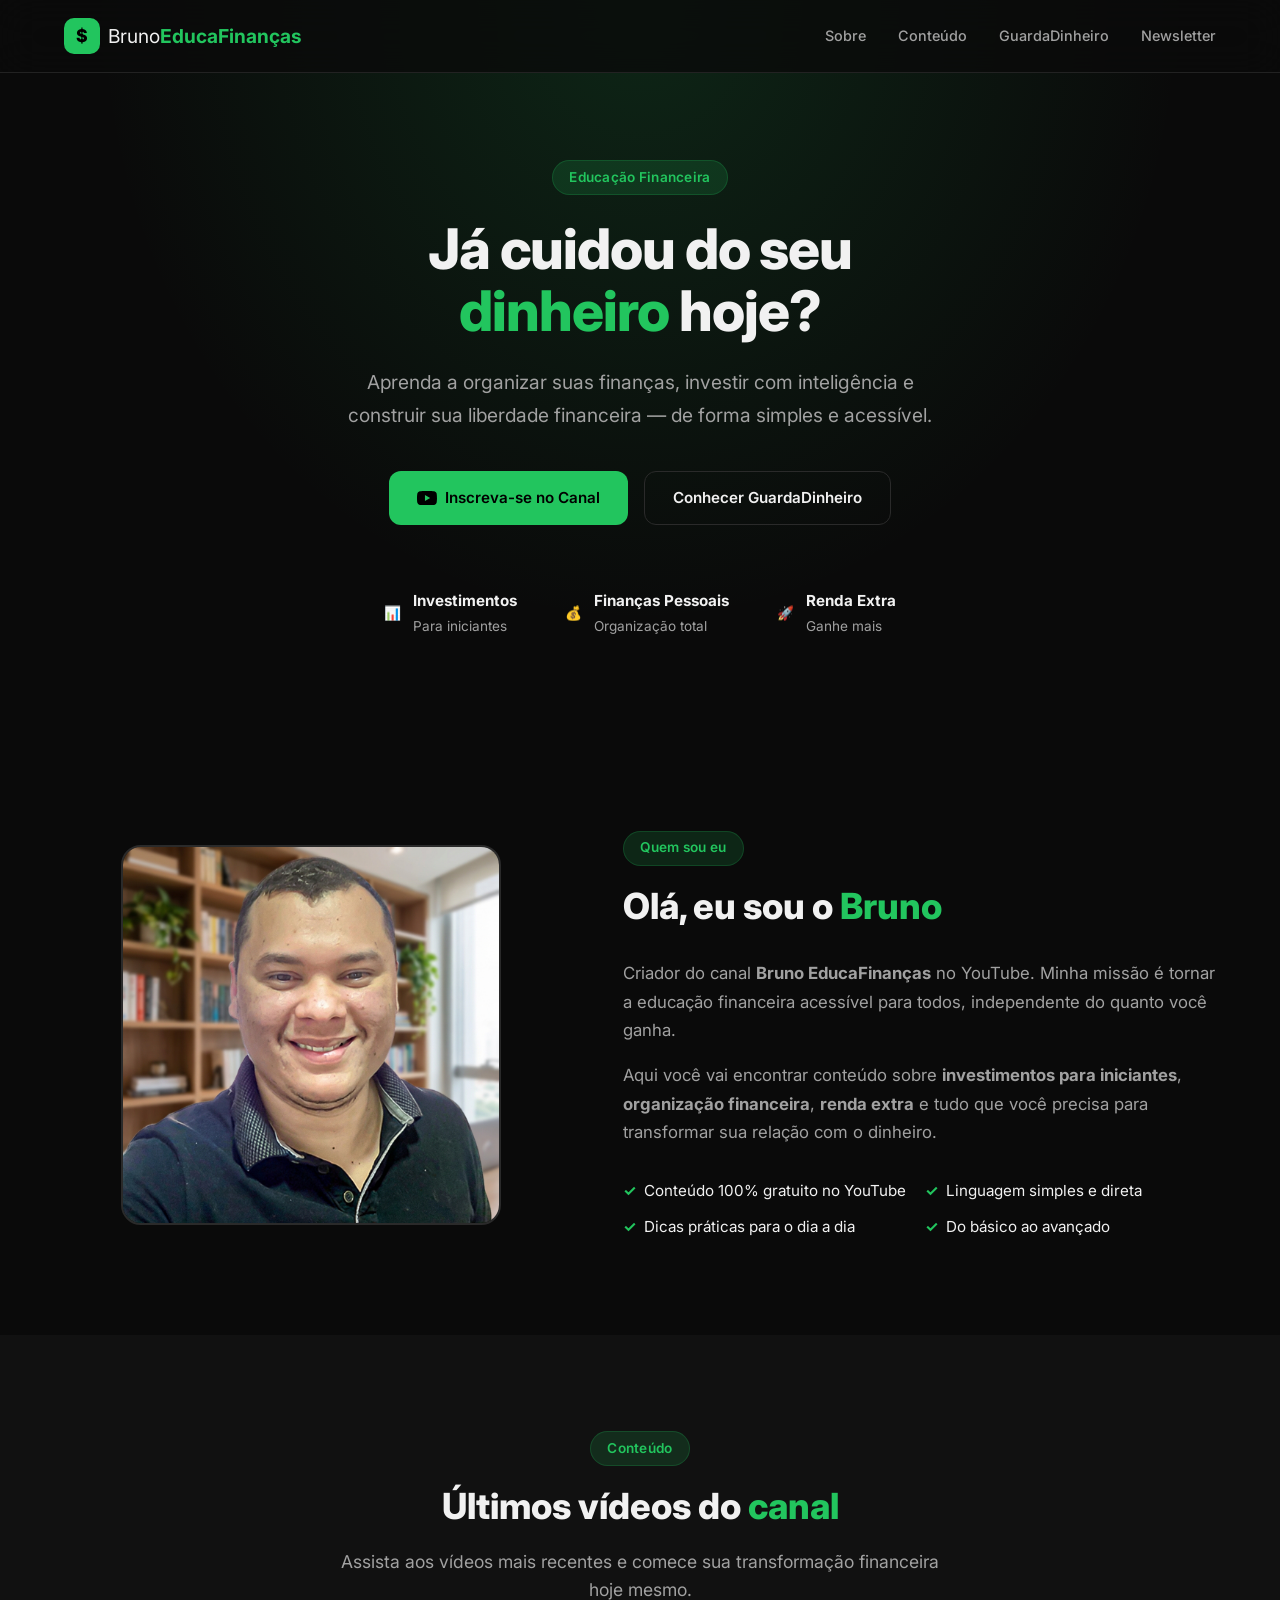
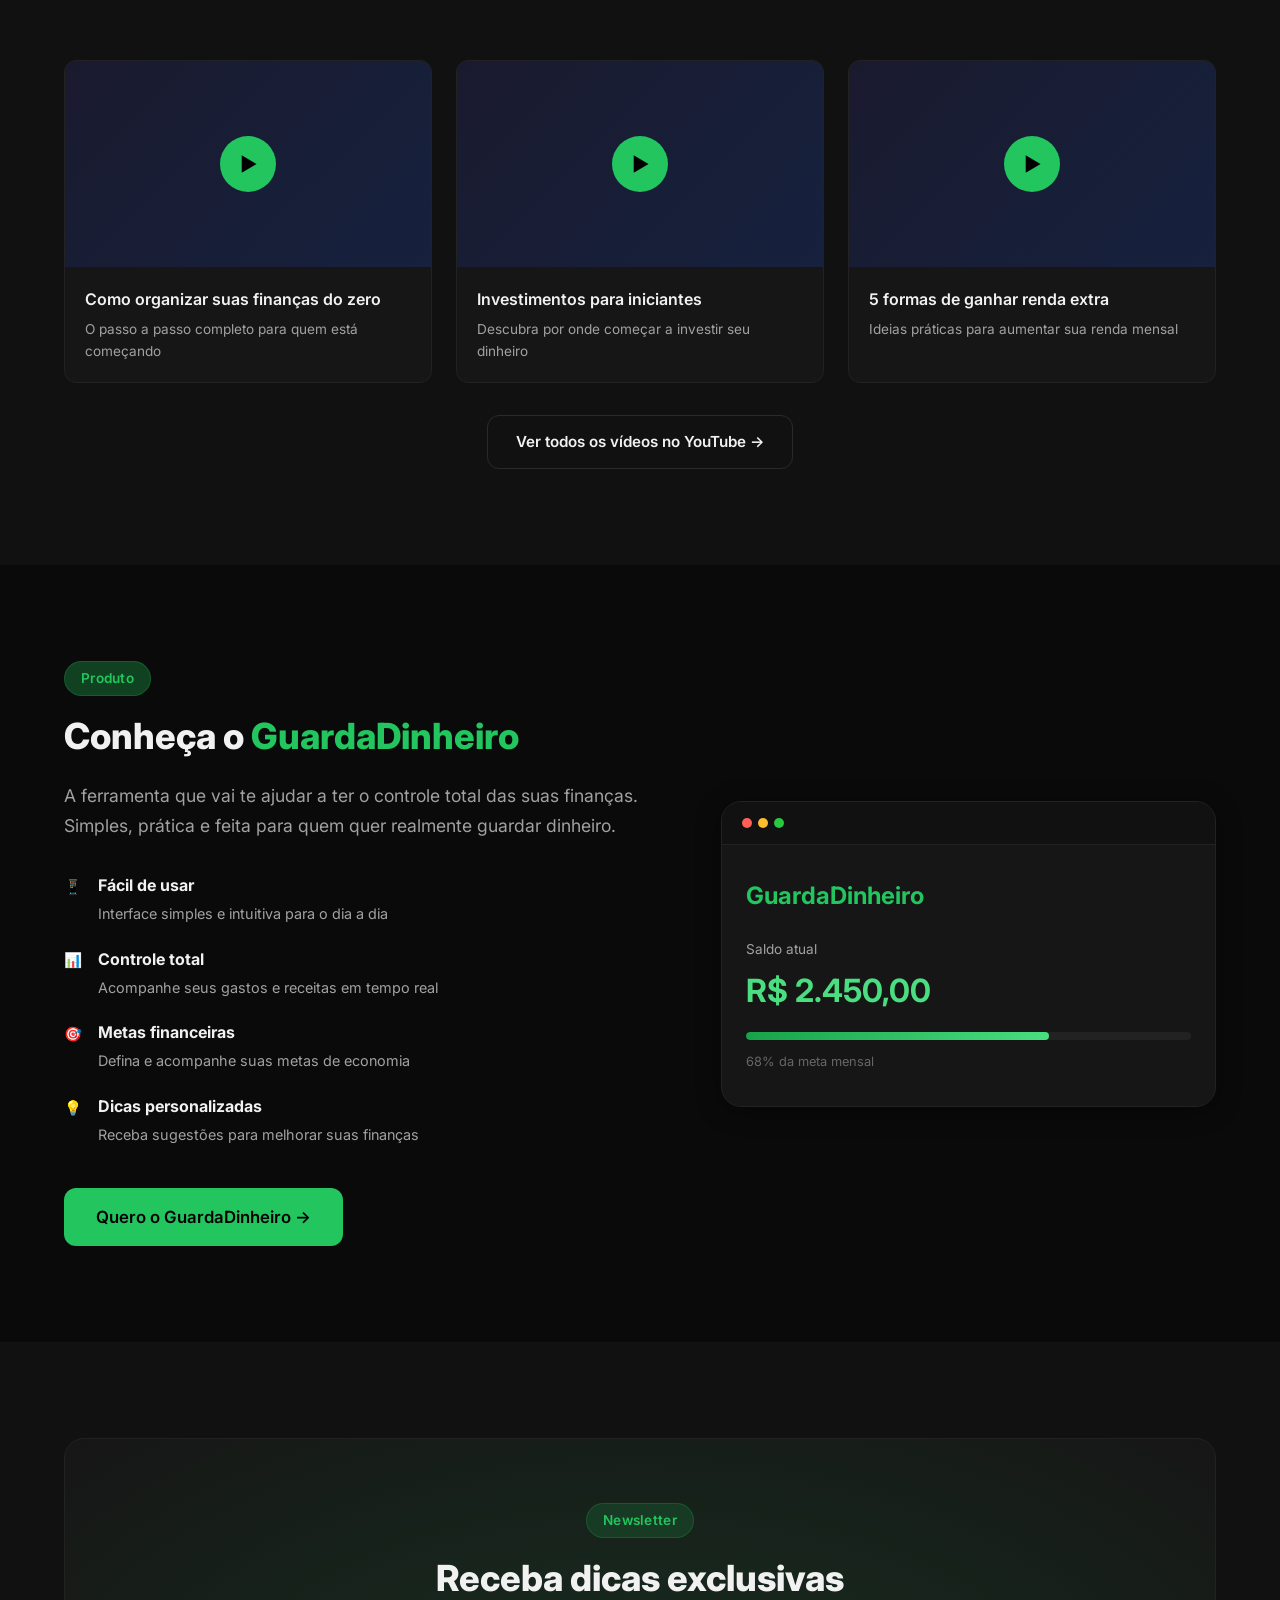
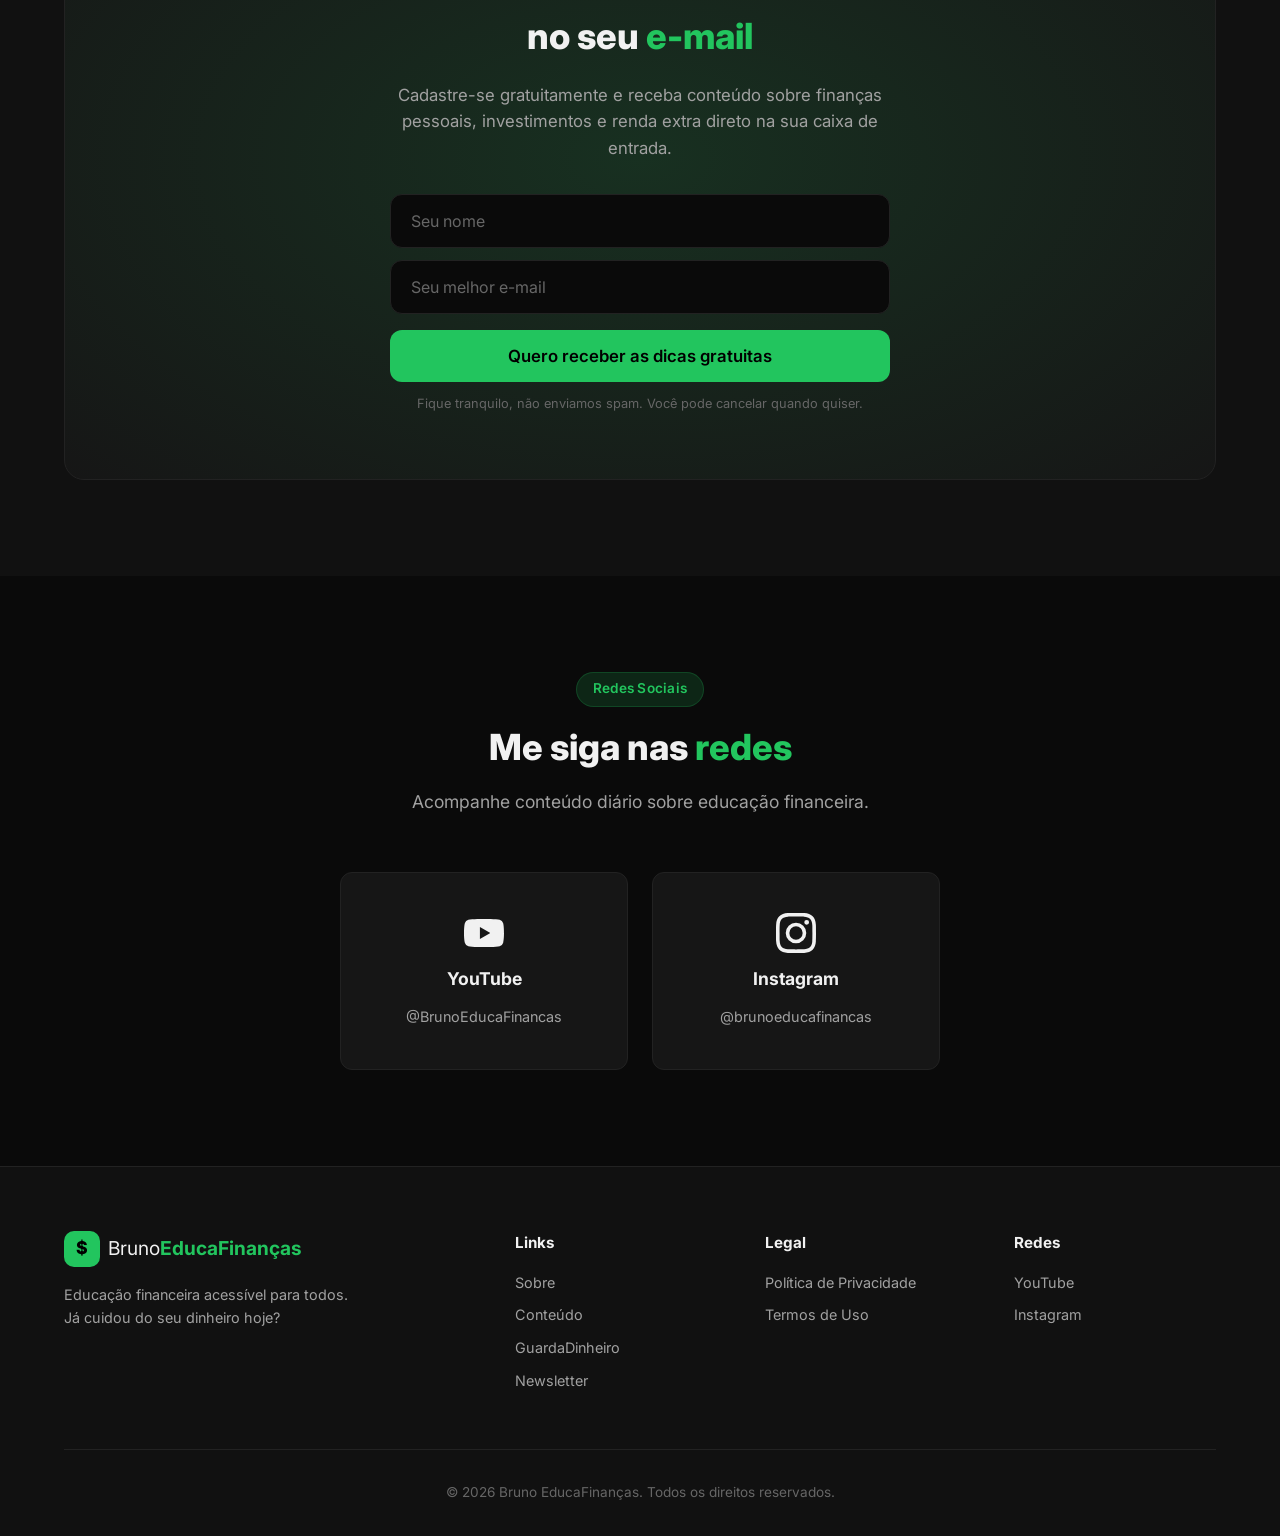
==== commit a41b43ab: "feat: add Bruno's photo to about section Co-Authored-By: Claude Opus 4.6 <noreply@anthropic.com>" ====
--- a/index.html
+++ b/index.html
@@ -80,10 +80,7 @@
     <div class="container">
       <div class="sobre-grid">
         <div class="sobre-image">
-          <div class="sobre-image-placeholder">
-            <span class="placeholder-icon">B</span>
-            <span class="placeholder-text">Sua foto aqui</span>
-          </div>
+          <img src="bruno.jpg" alt="Bruno - EducaFinanças" class="sobre-foto">
         </div>
         <div class="sobre-text">
           <span class="section-badge">Quem sou eu</span>
@@ -196,7 +193,7 @@
               </div>
             </li>
           </ul>
-          <a href="#" class="btn btn-primary btn-lg">Quero o GuardaDinheiro →</a>
+          <a href="https://www.guardadinheiro.com.br" target="_blank" class="btn btn-primary btn-lg">Quero o GuardaDinheiro →</a>
         </div>
         <div class="produto-visual">
           <div class="produto-mockup">
--- a/style.css
+++ b/style.css
@@ -332,38 +332,15 @@
   align-items: center;
 }
 
-.sobre-image-placeholder {
-  display: flex;
-  flex-direction: column;
-  align-items: center;
-  justify-content: center;
+.sobre-foto {
   width: 100%;
-  aspect-ratio: 3/4;
   max-width: 380px;
-  background: var(--bg-card);
-  border: 2px dashed var(--border-light);
+  aspect-ratio: 1;
+  object-fit: cover;
   border-radius: var(--radius-lg);
+  border: 2px solid var(--border-light);
   margin: 0 auto;
-}
-
-.placeholder-icon {
-  display: flex;
-  align-items: center;
-  justify-content: center;
-  width: 80px;
-  height: 80px;
-  background: var(--green-glow);
-  border: 2px solid var(--green);
-  border-radius: 50%;
-  font-size: 2rem;
-  font-weight: 800;
-  color: var(--green);
-  margin-bottom: 1rem;
-}
-
-.placeholder-text {
-  color: var(--text-muted);
-  font-size: 0.9rem;
+  display: block;
 }
 
 .sobre-text h2 {
